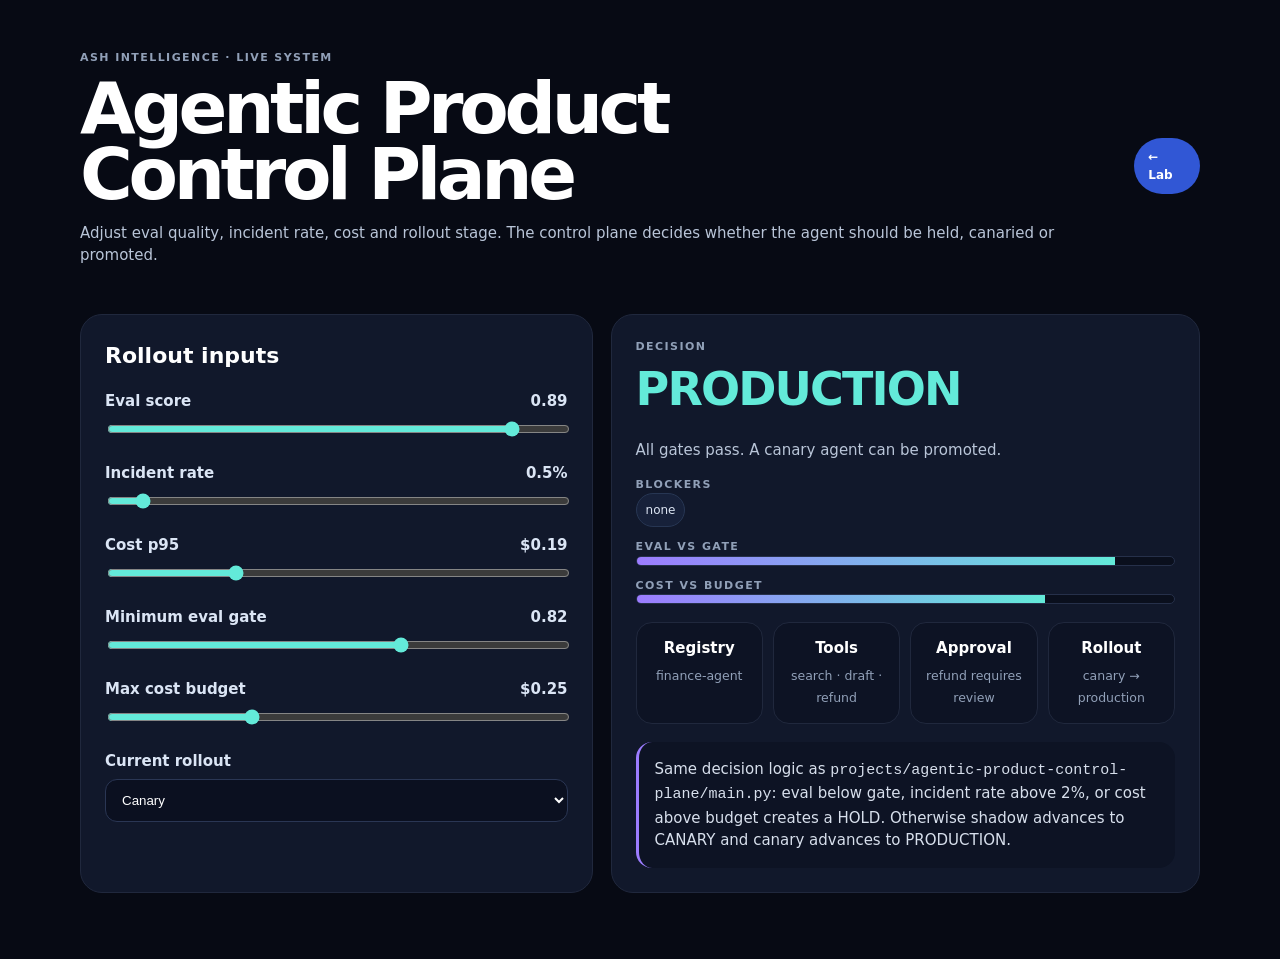
==== docs/control-plane-demo.html @ f43527c8 "Build Ash Intelligence product systems lab" ====
<!doctype html><html><head><meta charset="utf-8"><meta name="viewport" content="width=device-width,initial-scale=1"><title>Agentic Product Control Plane · Ash Intelligence</title><style>*{box-sizing:border-box}body{margin:0;background:#070a14;color:#d7dfec;font:15px/1.5 system-ui,-apple-system,Segoe UI,sans-serif}.wrap{width:min(1120px,92vw);margin:auto;padding:50px 0 70px}.top{display:flex;justify-content:space-between;gap:20px;align-items:center;margin-bottom:32px}.eyebrow{font-size:11px;letter-spacing:.13em;font-weight:800;color:#91a0b8}h1{font-size:clamp(42px,6vw,72px);line-height:.92;letter-spacing:-.06em;color:#fff;margin:8px 0 12px;max-width:820px}p{color:#b9c5d8}.back{color:#fff;text-decoration:none;background:#3157d5;padding:10px 14px;border-radius:999px;font-weight:800;font-size:12px}.grid{display:grid;grid-template-columns:1fr 1.15fr;gap:18px}.panel{background:#11182b;border:1px solid #20283d;border-radius:22px;padding:24px}.panel h2{margin:0 0 18px;color:#fff;font-size:22px}.control{margin:18px 0}.control label{display:flex;justify-content:space-between;color:#dbe5f5;font-weight:700;margin-bottom:7px}.control input[type=range]{width:100%;accent-color:#63ead9}.control select{width:100%;background:#0b1020;color:#fff;border:1px solid #2a3654;border-radius:12px;padding:12px}.summary{display:grid;gap:12px}.state{font-size:46px;font-weight:900;letter-spacing:-.04em}.state.HOLD{color:#ff7c9a}.state.CANARY{color:#ffe17c}.state.PRODUCTION{color:#63ead9}.meter{background:#0a0f1d;border-radius:999px;height:10px;overflow:hidden;border:1px solid #26304a}.meter i{display:block;height:100%;background:linear-gradient(90deg,#9c7cff,#63ead9)}.blockers{display:flex;gap:8px;flex-wrap:wrap}.chip{padding:7px 9px;border-radius:999px;background:#17213a;border:1px solid #273653;color:#dce5f3;font-size:12px}.chip.bad{background:#371727;border-color:#6a2943;color:#ffd9e3}.flow{display:grid;grid-template-columns:repeat(4,1fr);gap:10px;margin-top:18px}.step{padding:14px;background:#0d1324;border:1px solid #20283d;border-radius:16px;text-align:center}.step b{display:block;color:#fff;margin-bottom:4px}.step small{color:#91a0b8}.note{margin-top:18px;padding:16px;border-radius:16px;background:#0d1324;border-left:3px solid #9c7cff}@media(max-width:760px){.grid{grid-template-columns:1fr}.top{align-items:flex-start;flex-direction:column}.flow{grid-template-columns:1fr 1fr}}</style></head><body><main class="wrap"><div class="top"><div><div class="eyebrow">ASH INTELLIGENCE · LIVE SYSTEM</div><h1>Agentic Product Control Plane</h1><p>Adjust eval quality, incident rate, cost and rollout stage. The control plane decides whether the agent should be held, canaried or promoted.</p></div><a class="back" href="./">← Lab</a></div><section class="grid"><div class="panel"><h2>Rollout inputs</h2><div class="control"><label>Eval score <span id="evalOut">0.89</span></label><input id="eval" type="range" min="0" max="1" step="0.01" value="0.89"></div><div class="control"><label>Incident rate <span id="incidentOut">0.5%</span></label><input id="incident" type="range" min="0" max="0.08" step="0.001" value="0.005"></div><div class="control"><label>Cost p95 <span id="costOut">$0.19</span></label><input id="cost" type="range" min="0" max="0.7" step="0.01" value="0.19"></div><div class="control"><label>Minimum eval gate <span id="gateOut">0.82</span></label><input id="gate" type="range" min="0.5" max="1" step="0.01" value="0.82"></div><div class="control"><label>Max cost budget <span id="budgetOut">$0.25</span></label><input id="budget" type="range" min="0.05" max="0.7" step="0.01" value="0.25"></div><div class="control"><label>Current rollout</label><select id="rollout"><option value="shadow">Shadow</option><option value="canary" selected>Canary</option></select></div></div><div class="panel"><div class="eyebrow">DECISION</div><div id="state" class="state PRODUCTION">PRODUCTION</div><p id="reason">All gates pass. A canary agent can be promoted.</p><div class="summary"><div><div class="eyebrow">BLOCKERS</div><div id="blockers" class="blockers"><span class="chip">none</span></div></div><div><div class="eyebrow">EVAL VS GATE</div><div class="meter"><i id="evalMeter" style="width:89%"></i></div></div><div><div class="eyebrow">COST VS BUDGET</div><div class="meter"><i id="costMeter" style="width:76%"></i></div></div></div><div class="flow"><div class="step"><b>Registry</b><small>finance-agent</small></div><div class="step"><b>Tools</b><small>search · draft · refund</small></div><div class="step"><b>Approval</b><small>refund requires review</small></div><div class="step"><b>Rollout</b><small id="rolloutText">canary → production</small></div></div><div class="note">Same decision logic as <code>projects/agentic-product-control-plane/main.py</code>: eval below gate, incident rate above 2%, or cost above budget creates a HOLD. Otherwise shadow advances to CANARY and canary advances to PRODUCTION.</div></div></section></main><script>const $=id=>document.getElementById(id);const ids=['eval','incident','cost','gate','budget','rollout'];function render(){const e=+$('eval').value,i=+$('incident').value,c=+$('cost').value,g=+$('gate').value,b=+$('budget').value,r=$('rollout').value;const blockers=[];if(e<g)blockers.push('eval-below-gate');if(i>.02)blockers.push('incident-rate');if(c>b)blockers.push('cost-budget');const state=blockers.length?'HOLD':r==='shadow'?'CANARY':'PRODUCTION';$('evalOut').textContent=e.toFixed(2);$('incidentOut').textContent=(i*100).toFixed(1)+'%';$('costOut').textContent='$'+c.toFixed(2);$('gateOut').textContent=g.toFixed(2);$('budgetOut').textContent='$'+b.toFixed(2);$('state').textContent=state;$('state').className='state '+state;$('blockers').innerHTML=blockers.length?blockers.map(x=>'<span class="chip bad">'+x+'</span>').join(''):'<span class="chip">none</span>';$('evalMeter').style.width=Math.min(100,e*100)+'%';$('costMeter').style.width=Math.min(100,(c/b)*100)+'%';$('rolloutText').textContent=r+' → '+state.toLowerCase();$('reason').textContent=state==='HOLD'?'Promotion is blocked until the failing gate is cleared.':state==='CANARY'?'All gates pass. Shadow traffic can advance to canary.':'All gates pass. A canary agent can be promoted.';}ids.forEach(id=>$(id).addEventListener('input',render));render();</script></body></html>
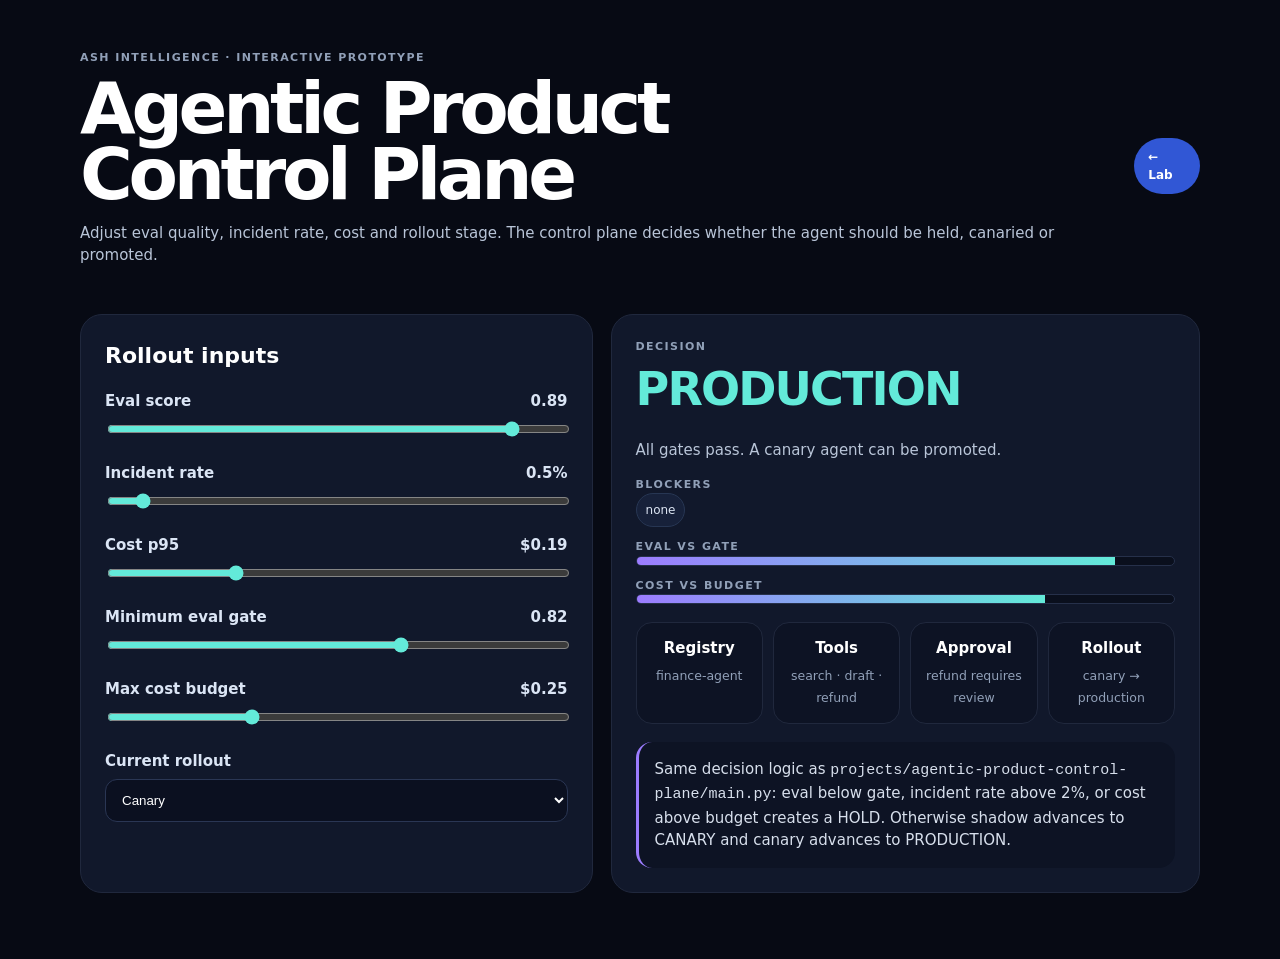
==== commit be00e725: "Label browser demo as prototype" ====
--- a/docs/control-plane-demo.html
+++ b/docs/control-plane-demo.html
@@ -1 +1 @@
-<!doctype html><html><head><meta charset="utf-8"><meta name="viewport" content="width=device-width,initial-scale=1"><title>Agentic Product Control Plane · Ash Intelligence</title><style>*{box-sizing:border-box}body{margin:0;background:#070a14;color:#d7dfec;font:15px/1.5 system-ui,-apple-system,Segoe UI,sans-serif}.wrap{width:min(1120px,92vw);margin:auto;padding:50px 0 70px}.top{display:flex;justify-content:space-between;gap:20px;align-items:center;margin-bottom:32px}.eyebrow{font-size:11px;letter-spacing:.13em;font-weight:800;color:#91a0b8}h1{font-size:clamp(42px,6vw,72px);line-height:.92;letter-spacing:-.06em;color:#fff;margin:8px 0 12px;max-width:820px}p{color:#b9c5d8}.back{color:#fff;text-decoration:none;background:#3157d5;padding:10px 14px;border-radius:999px;font-weight:800;font-size:12px}.grid{display:grid;grid-template-columns:1fr 1.15fr;gap:18px}.panel{background:#11182b;border:1px solid #20283d;border-radius:22px;padding:24px}.panel h2{margin:0 0 18px;color:#fff;font-size:22px}.control{margin:18px 0}.control label{display:flex;justify-content:space-between;color:#dbe5f5;font-weight:700;margin-bottom:7px}.control input[type=range]{width:100%;accent-color:#63ead9}.control select{width:100%;background:#0b1020;color:#fff;border:1px solid #2a3654;border-radius:12px;padding:12px}.summary{display:grid;gap:12px}.state{font-size:46px;font-weight:900;letter-spacing:-.04em}.state.HOLD{color:#ff7c9a}.state.CANARY{color:#ffe17c}.state.PRODUCTION{color:#63ead9}.meter{background:#0a0f1d;border-radius:999px;height:10px;overflow:hidden;border:1px solid #26304a}.meter i{display:block;height:100%;background:linear-gradient(90deg,#9c7cff,#63ead9)}.blockers{display:flex;gap:8px;flex-wrap:wrap}.chip{padding:7px 9px;border-radius:999px;background:#17213a;border:1px solid #273653;color:#dce5f3;font-size:12px}.chip.bad{background:#371727;border-color:#6a2943;color:#ffd9e3}.flow{display:grid;grid-template-columns:repeat(4,1fr);gap:10px;margin-top:18px}.step{padding:14px;background:#0d1324;border:1px solid #20283d;border-radius:16px;text-align:center}.step b{display:block;color:#fff;margin-bottom:4px}.step small{color:#91a0b8}.note{margin-top:18px;padding:16px;border-radius:16px;background:#0d1324;border-left:3px solid #9c7cff}@media(max-width:760px){.grid{grid-template-columns:1fr}.top{align-items:flex-start;flex-direction:column}.flow{grid-template-columns:1fr 1fr}}</style></head><body><main class="wrap"><div class="top"><div><div class="eyebrow">ASH INTELLIGENCE · LIVE SYSTEM</div><h1>Agentic Product Control Plane</h1><p>Adjust eval quality, incident rate, cost and rollout stage. The control plane decides whether the agent should be held, canaried or promoted.</p></div><a class="back" href="./">← Lab</a></div><section class="grid"><div class="panel"><h2>Rollout inputs</h2><div class="control"><label>Eval score <span id="evalOut">0.89</span></label><input id="eval" type="range" min="0" max="1" step="0.01" value="0.89"></div><div class="control"><label>Incident rate <span id="incidentOut">0.5%</span></label><input id="incident" type="range" min="0" max="0.08" step="0.001" value="0.005"></div><div class="control"><label>Cost p95 <span id="costOut">$0.19</span></label><input id="cost" type="range" min="0" max="0.7" step="0.01" value="0.19"></div><div class="control"><label>Minimum eval gate <span id="gateOut">0.82</span></label><input id="gate" type="range" min="0.5" max="1" step="0.01" value="0.82"></div><div class="control"><label>Max cost budget <span id="budgetOut">$0.25</span></label><input id="budget" type="range" min="0.05" max="0.7" step="0.01" value="0.25"></div><div class="control"><label>Current rollout</label><select id="rollout"><option value="shadow">Shadow</option><option value="canary" selected>Canary</option></select></div></div><div class="panel"><div class="eyebrow">DECISION</div><div id="state" class="state PRODUCTION">PRODUCTION</div><p id="reason">All gates pass. A canary agent can be promoted.</p><div class="summary"><div><div class="eyebrow">BLOCKERS</div><div id="blockers" class="blockers"><span class="chip">none</span></div></div><div><div class="eyebrow">EVAL VS GATE</div><div class="meter"><i id="evalMeter" style="width:89%"></i></div></div><div><div class="eyebrow">COST VS BUDGET</div><div class="meter"><i id="costMeter" style="width:76%"></i></div></div></div><div class="flow"><div class="step"><b>Registry</b><small>finance-agent</small></div><div class="step"><b>Tools</b><small>search · draft · refund</small></div><div class="step"><b>Approval</b><small>refund requires review</small></div><div class="step"><b>Rollout</b><small id="rolloutText">canary → production</small></div></div><div class="note">Same decision logic as <code>projects/agentic-product-control-plane/main.py</code>: eval below gate, incident rate above 2%, or cost above budget creates a HOLD. Otherwise shadow advances to CANARY and canary advances to PRODUCTION.</div></div></section></main><script>const $=id=>document.getElementById(id);const ids=['eval','incident','cost','gate','budget','rollout'];function render(){const e=+$('eval').value,i=+$('incident').value,c=+$('cost').value,g=+$('gate').value,b=+$('budget').value,r=$('rollout').value;const blockers=[];if(e<g)blockers.push('eval-below-gate');if(i>.02)blockers.push('incident-rate');if(c>b)blockers.push('cost-budget');const state=blockers.length?'HOLD':r==='shadow'?'CANARY':'PRODUCTION';$('evalOut').textContent=e.toFixed(2);$('incidentOut').textContent=(i*100).toFixed(1)+'%';$('costOut').textContent='$'+c.toFixed(2);$('gateOut').textContent=g.toFixed(2);$('budgetOut').textContent='$'+b.toFixed(2);$('state').textContent=state;$('state').className='state '+state;$('blockers').innerHTML=blockers.length?blockers.map(x=>'<span class="chip bad">'+x+'</span>').join(''):'<span class="chip">none</span>';$('evalMeter').style.width=Math.min(100,e*100)+'%';$('costMeter').style.width=Math.min(100,(c/b)*100)+'%';$('rolloutText').textContent=r+' → '+state.toLowerCase();$('reason').textContent=state==='HOLD'?'Promotion is blocked until the failing gate is cleared.':state==='CANARY'?'All gates pass. Shadow traffic can advance to canary.':'All gates pass. A canary agent can be promoted.';}ids.forEach(id=>$(id).addEventListener('input',render));render();</script></body></html>+<!doctype html><html><head><meta charset="utf-8"><meta name="viewport" content="width=device-width,initial-scale=1"><title>Agentic Product Control Plane · Ash Intelligence</title><style>*{box-sizing:border-box}body{margin:0;background:#070a14;color:#d7dfec;font:15px/1.5 system-ui,-apple-system,Segoe UI,sans-serif}.wrap{width:min(1120px,92vw);margin:auto;padding:50px 0 70px}.top{display:flex;justify-content:space-between;gap:20px;align-items:center;margin-bottom:32px}.eyebrow{font-size:11px;letter-spacing:.13em;font-weight:800;color:#91a0b8}h1{font-size:clamp(42px,6vw,72px);line-height:.92;letter-spacing:-.06em;color:#fff;margin:8px 0 12px;max-width:820px}p{color:#b9c5d8}.back{color:#fff;text-decoration:none;background:#3157d5;padding:10px 14px;border-radius:999px;font-weight:800;font-size:12px}.grid{display:grid;grid-template-columns:1fr 1.15fr;gap:18px}.panel{background:#11182b;border:1px solid #20283d;border-radius:22px;padding:24px}.panel h2{margin:0 0 18px;color:#fff;font-size:22px}.control{margin:18px 0}.control label{display:flex;justify-content:space-between;color:#dbe5f5;font-weight:700;margin-bottom:7px}.control input[type=range]{width:100%;accent-color:#63ead9}.control select{width:100%;background:#0b1020;color:#fff;border:1px solid #2a3654;border-radius:12px;padding:12px}.summary{display:grid;gap:12px}.state{font-size:46px;font-weight:900;letter-spacing:-.04em}.state.HOLD{color:#ff7c9a}.state.CANARY{color:#ffe17c}.state.PRODUCTION{color:#63ead9}.meter{background:#0a0f1d;border-radius:999px;height:10px;overflow:hidden;border:1px solid #26304a}.meter i{display:block;height:100%;background:linear-gradient(90deg,#9c7cff,#63ead9)}.blockers{display:flex;gap:8px;flex-wrap:wrap}.chip{padding:7px 9px;border-radius:999px;background:#17213a;border:1px solid #273653;color:#dce5f3;font-size:12px}.chip.bad{background:#371727;border-color:#6a2943;color:#ffd9e3}.flow{display:grid;grid-template-columns:repeat(4,1fr);gap:10px;margin-top:18px}.step{padding:14px;background:#0d1324;border:1px solid #20283d;border-radius:16px;text-align:center}.step b{display:block;color:#fff;margin-bottom:4px}.step small{color:#91a0b8}.note{margin-top:18px;padding:16px;border-radius:16px;background:#0d1324;border-left:3px solid #9c7cff}@media(max-width:760px){.grid{grid-template-columns:1fr}.top{align-items:flex-start;flex-direction:column}.flow{grid-template-columns:1fr 1fr}}</style></head><body><main class="wrap"><div class="top"><div><div class="eyebrow">ASH INTELLIGENCE · INTERACTIVE PROTOTYPE</div><h1>Agentic Product Control Plane</h1><p>Adjust eval quality, incident rate, cost and rollout stage. The control plane decides whether the agent should be held, canaried or promoted.</p></div><a class="back" href="./">← Lab</a></div><section class="grid"><div class="panel"><h2>Rollout inputs</h2><div class="control"><label>Eval score <span id="evalOut">0.89</span></label><input id="eval" type="range" min="0" max="1" step="0.01" value="0.89"></div><div class="control"><label>Incident rate <span id="incidentOut">0.5%</span></label><input id="incident" type="range" min="0" max="0.08" step="0.001" value="0.005"></div><div class="control"><label>Cost p95 <span id="costOut">$0.19</span></label><input id="cost" type="range" min="0" max="0.7" step="0.01" value="0.19"></div><div class="control"><label>Minimum eval gate <span id="gateOut">0.82</span></label><input id="gate" type="range" min="0.5" max="1" step="0.01" value="0.82"></div><div class="control"><label>Max cost budget <span id="budgetOut">$0.25</span></label><input id="budget" type="range" min="0.05" max="0.7" step="0.01" value="0.25"></div><div class="control"><label>Current rollout</label><select id="rollout"><option value="shadow">Shadow</option><option value="canary" selected>Canary</option></select></div></div><div class="panel"><div class="eyebrow">DECISION</div><div id="state" class="state PRODUCTION">PRODUCTION</div><p id="reason">All gates pass. A canary agent can be promoted.</p><div class="summary"><div><div class="eyebrow">BLOCKERS</div><div id="blockers" class="blockers"><span class="chip">none</span></div></div><div><div class="eyebrow">EVAL VS GATE</div><div class="meter"><i id="evalMeter" style="width:89%"></i></div></div><div><div class="eyebrow">COST VS BUDGET</div><div class="meter"><i id="costMeter" style="width:76%"></i></div></div></div><div class="flow"><div class="step"><b>Registry</b><small>finance-agent</small></div><div class="step"><b>Tools</b><small>search · draft · refund</small></div><div class="step"><b>Approval</b><small>refund requires review</small></div><div class="step"><b>Rollout</b><small id="rolloutText">canary → production</small></div></div><div class="note">Same decision logic as <code>projects/agentic-product-control-plane/main.py</code>: eval below gate, incident rate above 2%, or cost above budget creates a HOLD. Otherwise shadow advances to CANARY and canary advances to PRODUCTION.</div></div></section></main><script>const $=id=>document.getElementById(id);const ids=['eval','incident','cost','gate','budget','rollout'];function render(){const e=+$('eval').value,i=+$('incident').value,c=+$('cost').value,g=+$('gate').value,b=+$('budget').value,r=$('rollout').value;const blockers=[];if(e<g)blockers.push('eval-below-gate');if(i>.02)blockers.push('incident-rate');if(c>b)blockers.push('cost-budget');const state=blockers.length?'HOLD':r==='shadow'?'CANARY':'PRODUCTION';$('evalOut').textContent=e.toFixed(2);$('incidentOut').textContent=(i*100).toFixed(1)+'%';$('costOut').textContent='$'+c.toFixed(2);$('gateOut').textContent=g.toFixed(2);$('budgetOut').textContent='$'+b.toFixed(2);$('state').textContent=state;$('state').className='state '+state;$('blockers').innerHTML=blockers.length?blockers.map(x=>'<span class="chip bad">'+x+'</span>').join(''):'<span class="chip">none</span>';$('evalMeter').style.width=Math.min(100,e*100)+'%';$('costMeter').style.width=Math.min(100,(c/b)*100)+'%';$('rolloutText').textContent=r+' → '+state.toLowerCase();$('reason').textContent=state==='HOLD'?'Promotion is blocked until the failing gate is cleared.':state==='CANARY'?'All gates pass. Shadow traffic can advance to canary.':'All gates pass. A canary agent can be promoted.';}ids.forEach(id=>$(id).addEventListener('input',render));render();</script></body></html>
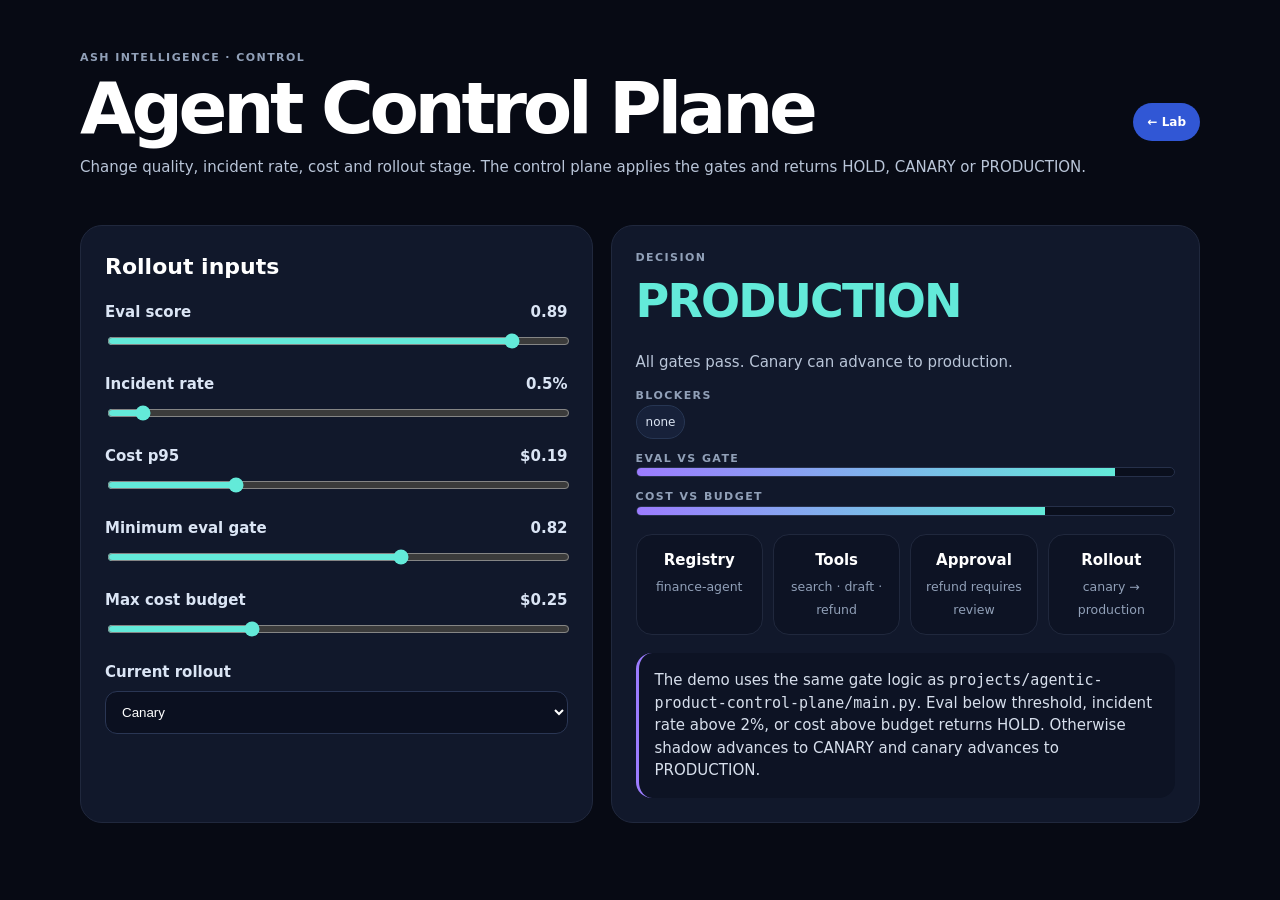
==== commit 0028115d: "Tighten control-plane demo copy" ====
--- a/docs/control-plane-demo.html
+++ b/docs/control-plane-demo.html
@@ -1 +1 @@
-<!doctype html><html><head><meta charset="utf-8"><meta name="viewport" content="width=device-width,initial-scale=1"><title>Agentic Product Control Plane · Ash Intelligence</title><style>*{box-sizing:border-box}body{margin:0;background:#070a14;color:#d7dfec;font:15px/1.5 system-ui,-apple-system,Segoe UI,sans-serif}.wrap{width:min(1120px,92vw);margin:auto;padding:50px 0 70px}.top{display:flex;justify-content:space-between;gap:20px;align-items:center;margin-bottom:32px}.eyebrow{font-size:11px;letter-spacing:.13em;font-weight:800;color:#91a0b8}h1{font-size:clamp(42px,6vw,72px);line-height:.92;letter-spacing:-.06em;color:#fff;margin:8px 0 12px;max-width:820px}p{color:#b9c5d8}.back{color:#fff;text-decoration:none;background:#3157d5;padding:10px 14px;border-radius:999px;font-weight:800;font-size:12px}.grid{display:grid;grid-template-columns:1fr 1.15fr;gap:18px}.panel{background:#11182b;border:1px solid #20283d;border-radius:22px;padding:24px}.panel h2{margin:0 0 18px;color:#fff;font-size:22px}.control{margin:18px 0}.control label{display:flex;justify-content:space-between;color:#dbe5f5;font-weight:700;margin-bottom:7px}.control input[type=range]{width:100%;accent-color:#63ead9}.control select{width:100%;background:#0b1020;color:#fff;border:1px solid #2a3654;border-radius:12px;padding:12px}.summary{display:grid;gap:12px}.state{font-size:46px;font-weight:900;letter-spacing:-.04em}.state.HOLD{color:#ff7c9a}.state.CANARY{color:#ffe17c}.state.PRODUCTION{color:#63ead9}.meter{background:#0a0f1d;border-radius:999px;height:10px;overflow:hidden;border:1px solid #26304a}.meter i{display:block;height:100%;background:linear-gradient(90deg,#9c7cff,#63ead9)}.blockers{display:flex;gap:8px;flex-wrap:wrap}.chip{padding:7px 9px;border-radius:999px;background:#17213a;border:1px solid #273653;color:#dce5f3;font-size:12px}.chip.bad{background:#371727;border-color:#6a2943;color:#ffd9e3}.flow{display:grid;grid-template-columns:repeat(4,1fr);gap:10px;margin-top:18px}.step{padding:14px;background:#0d1324;border:1px solid #20283d;border-radius:16px;text-align:center}.step b{display:block;color:#fff;margin-bottom:4px}.step small{color:#91a0b8}.note{margin-top:18px;padding:16px;border-radius:16px;background:#0d1324;border-left:3px solid #9c7cff}@media(max-width:760px){.grid{grid-template-columns:1fr}.top{align-items:flex-start;flex-direction:column}.flow{grid-template-columns:1fr 1fr}}</style></head><body><main class="wrap"><div class="top"><div><div class="eyebrow">ASH INTELLIGENCE · INTERACTIVE PROTOTYPE</div><h1>Agentic Product Control Plane</h1><p>Adjust eval quality, incident rate, cost and rollout stage. The control plane decides whether the agent should be held, canaried or promoted.</p></div><a class="back" href="./">← Lab</a></div><section class="grid"><div class="panel"><h2>Rollout inputs</h2><div class="control"><label>Eval score <span id="evalOut">0.89</span></label><input id="eval" type="range" min="0" max="1" step="0.01" value="0.89"></div><div class="control"><label>Incident rate <span id="incidentOut">0.5%</span></label><input id="incident" type="range" min="0" max="0.08" step="0.001" value="0.005"></div><div class="control"><label>Cost p95 <span id="costOut">$0.19</span></label><input id="cost" type="range" min="0" max="0.7" step="0.01" value="0.19"></div><div class="control"><label>Minimum eval gate <span id="gateOut">0.82</span></label><input id="gate" type="range" min="0.5" max="1" step="0.01" value="0.82"></div><div class="control"><label>Max cost budget <span id="budgetOut">$0.25</span></label><input id="budget" type="range" min="0.05" max="0.7" step="0.01" value="0.25"></div><div class="control"><label>Current rollout</label><select id="rollout"><option value="shadow">Shadow</option><option value="canary" selected>Canary</option></select></div></div><div class="panel"><div class="eyebrow">DECISION</div><div id="state" class="state PRODUCTION">PRODUCTION</div><p id="reason">All gates pass. A canary agent can be promoted.</p><div class="summary"><div><div class="eyebrow">BLOCKERS</div><div id="blockers" class="blockers"><span class="chip">none</span></div></div><div><div class="eyebrow">EVAL VS GATE</div><div class="meter"><i id="evalMeter" style="width:89%"></i></div></div><div><div class="eyebrow">COST VS BUDGET</div><div class="meter"><i id="costMeter" style="width:76%"></i></div></div></div><div class="flow"><div class="step"><b>Registry</b><small>finance-agent</small></div><div class="step"><b>Tools</b><small>search · draft · refund</small></div><div class="step"><b>Approval</b><small>refund requires review</small></div><div class="step"><b>Rollout</b><small id="rolloutText">canary → production</small></div></div><div class="note">Same decision logic as <code>projects/agentic-product-control-plane/main.py</code>: eval below gate, incident rate above 2%, or cost above budget creates a HOLD. Otherwise shadow advances to CANARY and canary advances to PRODUCTION.</div></div></section></main><script>const $=id=>document.getElementById(id);const ids=['eval','incident','cost','gate','budget','rollout'];function render(){const e=+$('eval').value,i=+$('incident').value,c=+$('cost').value,g=+$('gate').value,b=+$('budget').value,r=$('rollout').value;const blockers=[];if(e<g)blockers.push('eval-below-gate');if(i>.02)blockers.push('incident-rate');if(c>b)blockers.push('cost-budget');const state=blockers.length?'HOLD':r==='shadow'?'CANARY':'PRODUCTION';$('evalOut').textContent=e.toFixed(2);$('incidentOut').textContent=(i*100).toFixed(1)+'%';$('costOut').textContent='$'+c.toFixed(2);$('gateOut').textContent=g.toFixed(2);$('budgetOut').textContent='$'+b.toFixed(2);$('state').textContent=state;$('state').className='state '+state;$('blockers').innerHTML=blockers.length?blockers.map(x=>'<span class="chip bad">'+x+'</span>').join(''):'<span class="chip">none</span>';$('evalMeter').style.width=Math.min(100,e*100)+'%';$('costMeter').style.width=Math.min(100,(c/b)*100)+'%';$('rolloutText').textContent=r+' → '+state.toLowerCase();$('reason').textContent=state==='HOLD'?'Promotion is blocked until the failing gate is cleared.':state==='CANARY'?'All gates pass. Shadow traffic can advance to canary.':'All gates pass. A canary agent can be promoted.';}ids.forEach(id=>$(id).addEventListener('input',render));render();</script></body></html>+<!doctype html><html><head><meta charset="utf-8"><meta name="viewport" content="width=device-width,initial-scale=1"><title>Agent Control Plane · Ash Intelligence</title><style>*{box-sizing:border-box}body{margin:0;background:#070a14;color:#d7dfec;font:15px/1.5 system-ui,-apple-system,Segoe UI,sans-serif}.wrap{width:min(1120px,92vw);margin:auto;padding:50px 0 70px}.top{display:flex;justify-content:space-between;gap:20px;align-items:center;margin-bottom:32px}.eyebrow{font-size:11px;letter-spacing:.13em;font-weight:800;color:#91a0b8}h1{font-size:clamp(42px,6vw,72px);line-height:.92;letter-spacing:-.06em;color:#fff;margin:8px 0 12px;max-width:820px}p{color:#b9c5d8}.back{color:#fff;text-decoration:none;background:#3157d5;padding:10px 14px;border-radius:999px;font-weight:800;font-size:12px}.grid{display:grid;grid-template-columns:1fr 1.15fr;gap:18px}.panel{background:#11182b;border:1px solid #20283d;border-radius:22px;padding:24px}.panel h2{margin:0 0 18px;color:#fff;font-size:22px}.control{margin:18px 0}.control label{display:flex;justify-content:space-between;color:#dbe5f5;font-weight:700;margin-bottom:7px}.control input[type=range]{width:100%;accent-color:#63ead9}.control select{width:100%;background:#0b1020;color:#fff;border:1px solid #2a3654;border-radius:12px;padding:12px}.summary{display:grid;gap:12px}.state{font-size:46px;font-weight:900;letter-spacing:-.04em}.state.HOLD{color:#ff7c9a}.state.CANARY{color:#ffe17c}.state.PRODUCTION{color:#63ead9}.meter{background:#0a0f1d;border-radius:999px;height:10px;overflow:hidden;border:1px solid #26304a}.meter i{display:block;height:100%;background:linear-gradient(90deg,#9c7cff,#63ead9)}.blockers{display:flex;gap:8px;flex-wrap:wrap}.chip{padding:7px 9px;border-radius:999px;background:#17213a;border:1px solid #273653;color:#dce5f3;font-size:12px}.chip.bad{background:#371727;border-color:#6a2943;color:#ffd9e3}.flow{display:grid;grid-template-columns:repeat(4,1fr);gap:10px;margin-top:18px}.step{padding:14px;background:#0d1324;border:1px solid #20283d;border-radius:16px;text-align:center}.step b{display:block;color:#fff;margin-bottom:4px}.step small{color:#91a0b8}.note{margin-top:18px;padding:16px;border-radius:16px;background:#0d1324;border-left:3px solid #9c7cff}@media(max-width:760px){.grid{grid-template-columns:1fr}.top{align-items:flex-start;flex-direction:column}.flow{grid-template-columns:1fr 1fr}}</style></head><body><main class="wrap"><div class="top"><div><div class="eyebrow">ASH INTELLIGENCE · CONTROL</div><h1>Agent Control Plane</h1><p>Change quality, incident rate, cost and rollout stage. The control plane applies the gates and returns HOLD, CANARY or PRODUCTION.</p></div><a class="back" href="./">← Lab</a></div><section class="grid"><div class="panel"><h2>Rollout inputs</h2><div class="control"><label>Eval score <span id="evalOut">0.89</span></label><input id="eval" type="range" min="0" max="1" step="0.01" value="0.89"></div><div class="control"><label>Incident rate <span id="incidentOut">0.5%</span></label><input id="incident" type="range" min="0" max="0.08" step="0.001" value="0.005"></div><div class="control"><label>Cost p95 <span id="costOut">$0.19</span></label><input id="cost" type="range" min="0" max="0.7" step="0.01" value="0.19"></div><div class="control"><label>Minimum eval gate <span id="gateOut">0.82</span></label><input id="gate" type="range" min="0.5" max="1" step="0.01" value="0.82"></div><div class="control"><label>Max cost budget <span id="budgetOut">$0.25</span></label><input id="budget" type="range" min="0.05" max="0.7" step="0.01" value="0.25"></div><div class="control"><label>Current rollout</label><select id="rollout"><option value="shadow">Shadow</option><option value="canary" selected>Canary</option></select></div></div><div class="panel"><div class="eyebrow">DECISION</div><div id="state" class="state PRODUCTION">PRODUCTION</div><p id="reason">All gates pass. Canary can advance to production.</p><div class="summary"><div><div class="eyebrow">BLOCKERS</div><div id="blockers" class="blockers"><span class="chip">none</span></div></div><div><div class="eyebrow">EVAL VS GATE</div><div class="meter"><i id="evalMeter" style="width:89%"></i></div></div><div><div class="eyebrow">COST VS BUDGET</div><div class="meter"><i id="costMeter" style="width:76%"></i></div></div></div><div class="flow"><div class="step"><b>Registry</b><small>finance-agent</small></div><div class="step"><b>Tools</b><small>search · draft · refund</small></div><div class="step"><b>Approval</b><small>refund requires review</small></div><div class="step"><b>Rollout</b><small id="rolloutText">canary → production</small></div></div><div class="note">The demo uses the same gate logic as <code>projects/agentic-product-control-plane/main.py</code>. Eval below threshold, incident rate above 2%, or cost above budget returns HOLD. Otherwise shadow advances to CANARY and canary advances to PRODUCTION.</div></div></section></main><script>const $=id=>document.getElementById(id);const ids=['eval','incident','cost','gate','budget','rollout'];function render(){const e=+$('eval').value,i=+$('incident').value,c=+$('cost').value,g=+$('gate').value,b=+$('budget').value,r=$('rollout').value;const blockers=[];if(e<g)blockers.push('eval-below-gate');if(i>.02)blockers.push('incident-rate');if(c>b)blockers.push('cost-budget');const state=blockers.length?'HOLD':r==='shadow'?'CANARY':'PRODUCTION';$('evalOut').textContent=e.toFixed(2);$('incidentOut').textContent=(i*100).toFixed(1)+'%';$('costOut').textContent='$'+c.toFixed(2);$('gateOut').textContent=g.toFixed(2);$('budgetOut').textContent='$'+b.toFixed(2);$('state').textContent=state;$('state').className='state '+state;$('blockers').innerHTML=blockers.length?blockers.map(x=>'<span class="chip bad">'+x+'</span>').join(''):'<span class="chip">none</span>';$('evalMeter').style.width=Math.min(100,e*100)+'%';$('costMeter').style.width=Math.min(100,(c/b)*100)+'%';$('rolloutText').textContent=r+' → '+state.toLowerCase();$('reason').textContent=state==='HOLD'?'Promotion is blocked until the failing gate is cleared.':state==='CANARY'?'All gates pass. Shadow can advance to canary.':'All gates pass. Canary can advance to production.';}ids.forEach(id=>$(id).addEventListener('input',render));render();</script></body></html>
